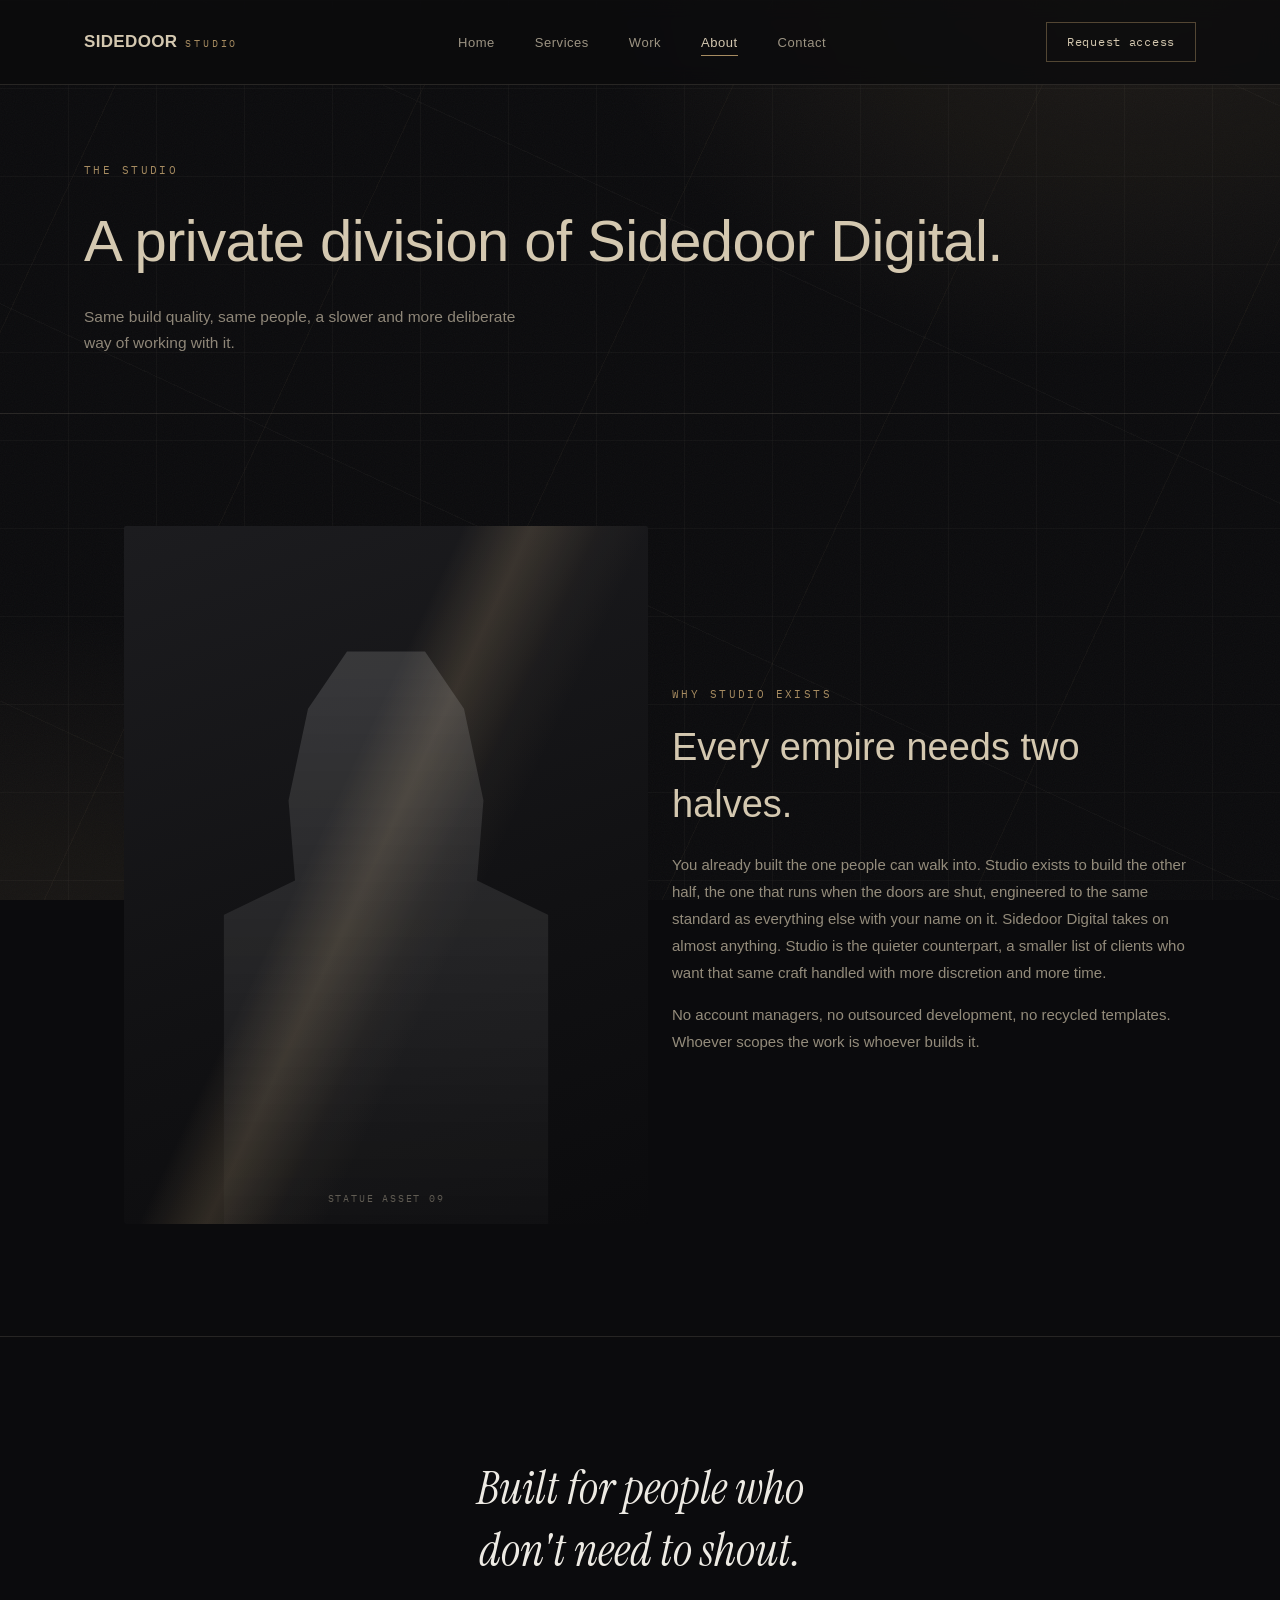
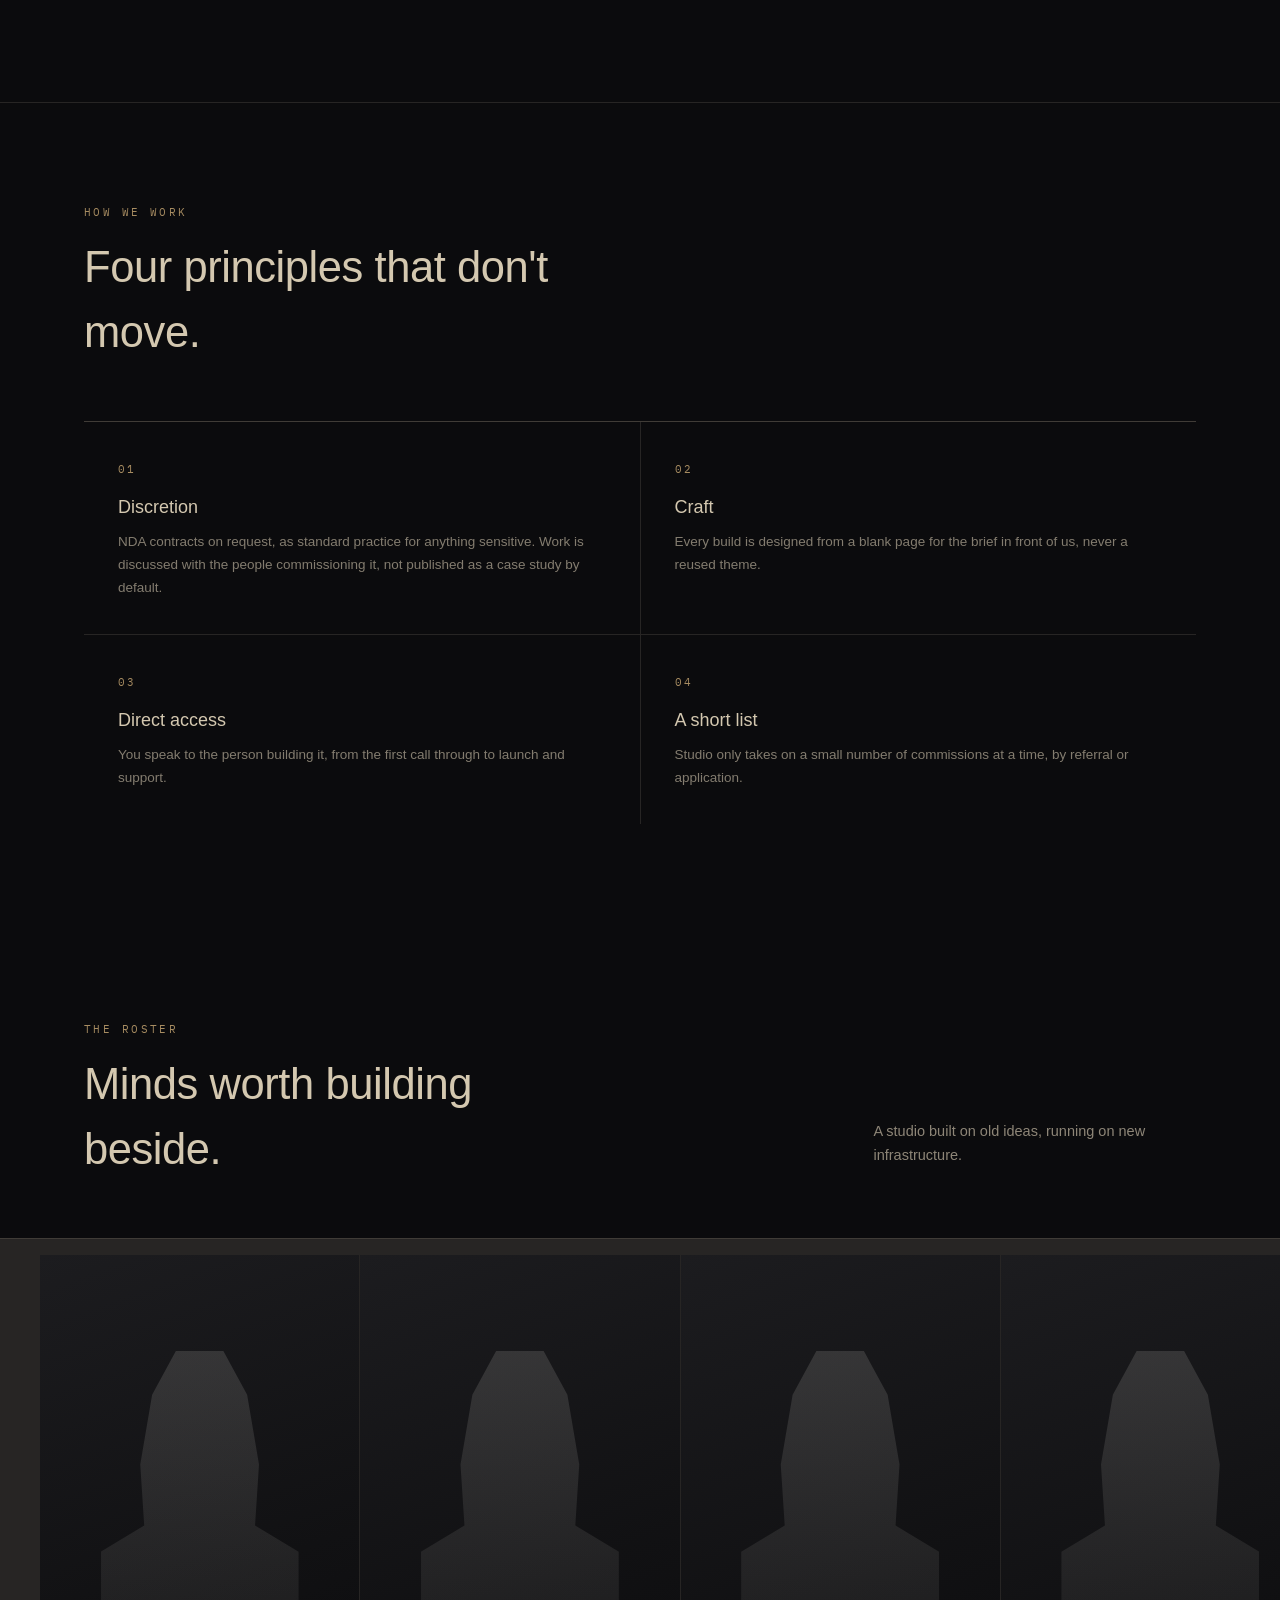
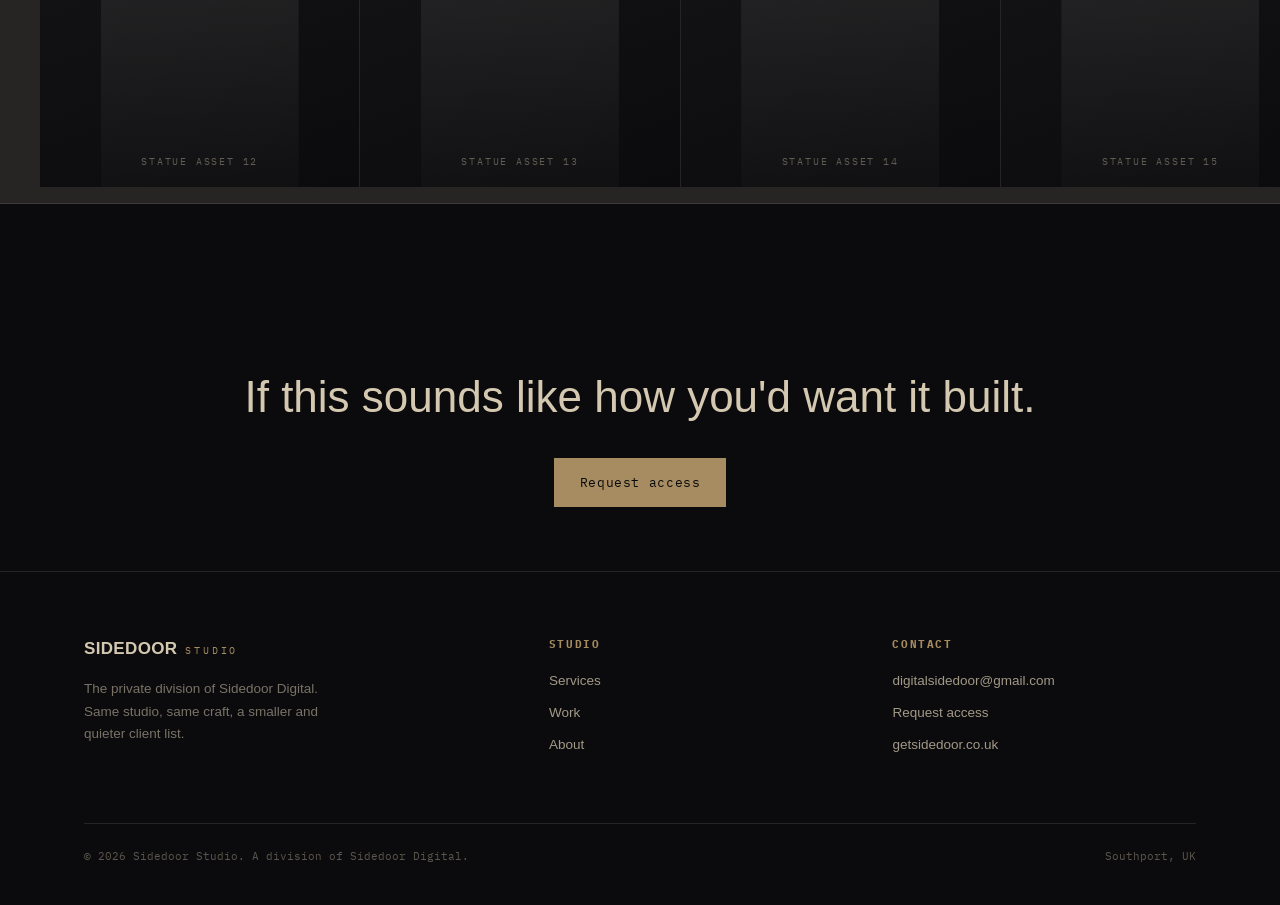
==== about.html @ d99b7ff4 "ahsh" ====
<!DOCTYPE html>
<html lang="en">
<head>
<meta charset="UTF-8">
<meta name="viewport" content="width=device-width, initial-scale=1.0">
<title>About — Sidedoor Studio</title>
<meta name="description" content="Sidedoor Studio is the private division of Sidedoor Digital, built for a smaller and quieter client list.">
<link rel="stylesheet" href="css/style.css">
</head>
<body>

<nav class="nav">
  <div class="wrap">
    <a href="index.html" class="nav-mark">SIDEDOOR <small>STUDIO</small></a>
    <ul class="nav-links">
      <li><a href="index.html">Home</a></li>
      <li><a href="services.html">Services</a></li>
      <li><a href="work.html">Work</a></li>
      <li><a href="about.html">About</a></li>
      <li><a href="contact.html">Contact</a></li>
    </ul>
    <a href="contact.html" class="nav-cta">Request access</a>
    <button class="nav-toggle" aria-label="Open menu">☰</button>
  </div>
</nav>

<div class="mobile-menu">
  <div class="mobile-menu-top">
    <span class="nav-mark">SIDEDOOR <small>STUDIO</small></span>
    <button class="nav-toggle" aria-label="Close menu">✕</button>
  </div>
  <ul>
    <li><a href="index.html">Home</a></li>
    <li><a href="services.html">Services</a></li>
    <li><a href="work.html">Work</a></li>
    <li><a href="about.html">About</a></li>
    <li><a href="contact.html">Contact</a></li>
  </ul>
</div>

<header class="page-hero">
  <div class="wrap reveal in">
    <span class="eyebrow">The studio</span>
    <h1>A private division of Sidedoor Digital.</h1>
    <p>Same build quality, same people, a slower and more deliberate way of working with it.</p>
  </div>
</header>

<section>
  <div class="wrap about-lead reveal">
    <div>
      <figure class="bust-fig" data-mode="scroll" data-img-loaded="false">
        <div class="bust-ring"></div>
        <div class="bust-layer">
          <div class="bust-silhouette"></div>
          <img class="bust-img" src="assets/statues/philosopher-09.png" alt="">
          <div class="bust-circuit-overlay"></div>
          <span class="bust-placeholder-mark">Statue asset 09</span>
        </div>
      </figure>
    </div>
    <div>
      <span class="eyebrow">Why Studio exists</span>
      <h2 style="font-family:var(--display); font-weight:500; font-size:clamp(26px,3.2vw,38px); margin:14px 0 18px;">Every empire needs two halves.</h2>
      <p style="color:rgba(212,200,176,0.68); line-height:1.8; font-size:15px;">You already built the one people can walk into. Studio exists to build the other half, the one that runs when the doors are shut, engineered to the same standard as everything else with your name on it. Sidedoor Digital takes on almost anything. Studio is the quieter counterpart, a smaller list of clients who want that same craft handled with more discretion and more time.</p>
      <p style="color:rgba(212,200,176,0.68); line-height:1.8; font-size:15px;">No account managers, no outsourced development, no recycled templates. Whoever scopes the work is whoever builds it.</p>
    </div>
  </div>
</section>

<section class="manifesto">
  <div class="wrap">
    <p class="reveal">Built for people who<br>don't need to shout.</p>
  </div>
</section>

<section>
  <div class="wrap">
    <div class="section-head reveal">
      <div>
        <span class="eyebrow">How we work</span>
        <h2>Four principles that don't move.</h2>
      </div>
    </div>
    <div class="principles reveal">
      <div class="principle">
        <span class="eyebrow">01</span>
        <h3>Discretion</h3>
        <p>NDA contracts on request, as standard practice for anything sensitive. Work is discussed with the people commissioning it, not published as a case study by default.</p>
      </div>
      <div class="principle">
        <span class="eyebrow">02</span>
        <h3>Craft</h3>
        <p>Every build is designed from a blank page for the brief in front of us, never a reused theme.</p>
      </div>
      <div class="principle">
        <span class="eyebrow">03</span>
        <h3>Direct access</h3>
        <p>You speak to the person building it, from the first call through to launch and support.</p>
      </div>
      <div class="principle">
        <span class="eyebrow">04</span>
        <h3>A short list</h3>
        <p>Studio only takes on a small number of commissions at a time, by referral or application.</p>
      </div>
    </div>
  </div>
</section>

<section>
  <div class="wrap">
    <div class="section-head reveal">
      <div>
        <span class="eyebrow">The roster</span>
        <h2>Minds worth building beside.</h2>
      </div>
      <p>A studio built on old ideas, running on new infrastructure.</p>
    </div>
  </div>
  <div class="statue-strip reveal">
    <figure class="bust-fig" data-mode="scroll" data-img-loaded="false">
      <div class="bust-layer">
        <div class="bust-silhouette"></div>
        <img class="bust-img" src="assets/statues/philosopher-12.png" alt="">
        <div class="bust-circuit-overlay"></div>
        <span class="bust-placeholder-mark">Statue asset 12</span>
      </div>
    </figure>
    <figure class="bust-fig" data-mode="scroll" data-img-loaded="false">
      <div class="bust-layer">
        <div class="bust-silhouette"></div>
        <img class="bust-img" src="assets/statues/philosopher-13.png" alt="">
        <div class="bust-circuit-overlay"></div>
        <span class="bust-placeholder-mark">Statue asset 13</span>
      </div>
    </figure>
    <figure class="bust-fig" data-mode="scroll" data-img-loaded="false">
      <div class="bust-layer">
        <div class="bust-silhouette"></div>
        <img class="bust-img" src="assets/statues/philosopher-14.png" alt="">
        <div class="bust-circuit-overlay"></div>
        <span class="bust-placeholder-mark">Statue asset 14</span>
      </div>
    </figure>
    <figure class="bust-fig" data-mode="scroll" data-img-loaded="false">
      <div class="bust-layer">
        <div class="bust-silhouette"></div>
        <img class="bust-img" src="assets/statues/philosopher-15.png" alt="">
        <div class="bust-circuit-overlay"></div>
        <span class="bust-placeholder-mark">Statue asset 15</span>
      </div>
    </figure>
  </div>
</section>

<section class="tight">
  <div class="wrap" style="text-align:center;">
    <h2 class="reveal" style="font-family:var(--display); font-weight:500; font-size:clamp(28px,4vw,44px); margin:0 0 28px;">If this sounds like how you'd want it built.</h2>
    <a href="contact.html" class="btn btn-primary reveal">Request access</a>
  </div>
</section>

<footer>
  <div class="wrap">
    <div class="footer-grid">
      <div class="footer-brand">
        <span class="nav-mark">SIDEDOOR <small>STUDIO</small></span>
        <p>The private division of Sidedoor Digital. Same studio, same craft, a smaller and quieter client list.</p>
      </div>
      <div class="footer-col">
        <h4>Studio</h4>
        <a href="services.html">Services</a>
        <a href="work.html">Work</a>
        <a href="about.html">About</a>
      </div>
      <div class="footer-col">
        <h4>Contact</h4>
        <a href="mailto:digitalsidedoor@gmail.com">digitalsidedoor@gmail.com</a>
        <a href="contact.html">Request access</a>
        <a href="https://getsidedoor.co.uk">getsidedoor.co.uk</a>
      </div>
    </div>
    <div class="footer-bottom">
      <span>© 2026 Sidedoor Studio. A division of Sidedoor Digital.</span>
      <span>Southport, UK</span>
    </div>
  </div>
</footer>

<script src="js/main.js"></script>
</body>
</html>
---- css/style.css ----
/* ==========================================================================
   SIDEDOOR STUDIO — design system
   Palette: ink / panel / panel-2 / bone / brass / marble
   Type: General Sans (display), Instrument Serif (accent), IBM Plex Mono (utility)
   ========================================================================== */

@import url('https://api.fontshare.com/v2/css?f[]=general-sans@400,500,600,700&display=swap');
@import url('https://fonts.googleapis.com/css2?family=Instrument+Serif:ital@0;1&family=IBM+Plex+Mono:wght@400;500&display=swap');

:root{
  --ink: #0B0B0D;
  --panel: #111113;
  --panel-2: #1C1C1F;
  --bone: #D4C8B0;
  --brass: #A78C61;
  --brass-bright: #C9AD7F;
  --marble: #EDEAE3;
  --line: rgba(212,200,176,0.14);
  --line-bright: rgba(167,140,97,0.45);

  --display: 'General Sans', 'Helvetica Neue', Arial, sans-serif;
  --serif: 'Instrument Serif', Georgia, serif;
  --mono: 'IBM Plex Mono', ui-monospace, monospace;

  --container: 1240px;
  --gutter: clamp(24px, 5vw, 72px);

  --ease: cubic-bezier(0.16, 1, 0.3, 1);
}

*, *::before, *::after{ box-sizing: border-box; }
html{ scroll-behavior: smooth; }
@media (prefers-reduced-motion: reduce){
  html{ scroll-behavior: auto; }
  *, *::before, *::after{ animation-duration: 0.001ms !important; animation-iteration-count: 1 !important; transition-duration: 0.001ms !important; }
}

body{
  margin: 0;
  background: var(--ink);
  color: var(--bone);
  font-family: var(--display);
  font-size: 16px;
  line-height: 1.5;
  -webkit-font-smoothing: antialiased;
  overflow-x: hidden;
  position: relative;
}

/* ---------- Global background: drafting grid + circuit trace + brass vignette + grain ----------
   Fixed behind all content on every page. Kept low opacity on purpose so it reads as
   texture, not decoration, and never competes with the statue figures or copy. */
body::before{
  content: '';
  position: fixed;
  inset: 0;
  z-index: -2;
  pointer-events: none;
  background-color: var(--ink);
  background-image:
    linear-gradient(rgba(212,200,176,0.035) 1px, transparent 1px),
    linear-gradient(90deg, rgba(212,200,176,0.035) 1px, transparent 1px);
  background-size: 88px 88px;
  background-position: center top;
}

body::after{
  content: '';
  position: fixed;
  inset: 0;
  z-index: -1;
  pointer-events: none;
  background-image:
    radial-gradient(ellipse 900px 700px at 88% -6%, rgba(167,140,97,0.14), transparent 60%),
    radial-gradient(ellipse 800px 600px at 4% 108%, rgba(167,140,97,0.10), transparent 60%),
    repeating-linear-gradient(115deg, transparent 0 140px, rgba(167,140,97,0.05) 140px 141px, transparent 141px 280px),
    repeating-linear-gradient(25deg, transparent 0 180px, rgba(212,200,176,0.03) 180px 181px, transparent 181px 360px),
    url("data:image/svg+xml,%3Csvg xmlns='http://www.w3.org/2000/svg' width='140' height='140'%3E%3Cfilter id='n'%3E%3CfeTurbulence type='fractalNoise' baseFrequency='0.9' numOctaves='2' stitchTiles='stitch'/%3E%3C/filter%3E%3Crect width='100%25' height='100%25' filter='url(%23n)' opacity='0.035'/%3E%3C/svg%3E");
}

@media (max-width: 700px){
  body::before{ background-size: 56px 56px; }
}

img{ max-width: 100%; display: block; }
a{ color: inherit; text-decoration: none; }
button{ font-family: inherit; cursor: pointer; }

::selection{ background: var(--brass); color: var(--ink); }

:focus-visible{
  outline: 1px solid var(--brass-bright);
  outline-offset: 4px;
}

.wrap{
  max-width: var(--container);
  margin: 0 auto;
  padding-left: var(--gutter);
  padding-right: var(--gutter);
}

.eyebrow{
  font-family: var(--mono);
  font-size: 11px;
  letter-spacing: 0.22em;
  text-transform: uppercase;
  color: var(--brass);
}

.hr{
  height: 1px;
  background: var(--line);
  border: none;
  margin: 0;
}

/* ---------- Nav ---------- */
.nav{
  position: sticky;
  top: 0;
  z-index: 50;
  background: rgba(11,11,13,0.82);
  backdrop-filter: blur(10px);
  border-bottom: 1px solid var(--line);
}
.nav .wrap{
  display: flex;
  align-items: center;
  justify-content: space-between;
  height: 84px;
}
.nav-mark{
  font-family: var(--display);
  font-weight: 600;
  font-size: 17px;
  letter-spacing: 0.02em;
  display: flex;
  align-items: baseline;
  gap: 8px;
}
.nav-mark small{
  font-family: var(--mono);
  font-size: 10px;
  letter-spacing: 0.28em;
  color: var(--brass);
  font-weight: 400;
}
.nav-links{
  display: flex;
  gap: 40px;
  list-style: none;
  margin: 0;
  padding: 0;
}
.nav-links a{
  font-size: 13px;
  letter-spacing: 0.04em;
  color: var(--bone);
  opacity: 0.72;
  transition: opacity 0.25s var(--ease);
  position: relative;
}
.nav-links a:hover, .nav-links a.active{ opacity: 1; }
.nav-links a.active::after{
  content:'';
  position: absolute;
  left: 0; right: 0; bottom: -6px;
  height: 1px;
  background: var(--brass);
}
.nav-cta{
  border: 1px solid var(--line-bright);
  padding: 10px 20px;
  font-size: 12px;
  letter-spacing: 0.06em;
  font-family: var(--mono);
  color: var(--bone);
  transition: all 0.3s var(--ease);
  white-space: nowrap;
}
.nav-cta:hover{ background: var(--brass); border-color: var(--brass); color: var(--ink); }
.nav-toggle{ display: none; background: none; border: 0; color: var(--bone); }

@media (max-width: 860px){
  .nav-links{ display: none; }
  .nav-toggle{ display: block; }
}

/* ---------- Hero ---------- */
.hero{
  position: relative;
  padding: 110px 0 90px;
  overflow: hidden;
}
.hero-grid{
  display: grid;
  grid-template-columns: 1.1fr 0.9fr;
  gap: var(--gutter);
  align-items: center;
}
.hero h1{
  font-family: var(--display);
  font-weight: 500;
  font-size: clamp(40px, 5.4vw, 76px);
  line-height: 1.04;
  letter-spacing: -0.01em;
  margin: 18px 0 0;
}
.hero h1 em{
  font-family: var(--serif);
  font-style: italic;
  font-weight: 400;
  color: var(--brass-bright);
}
.hero p.lede{
  font-size: 17px;
  line-height: 1.7;
  color: rgba(212,200,176,0.72);
  max-width: 46ch;
  margin: 26px 0 36px;
}
.hero-ctas{ display: flex; gap: 16px; flex-wrap: wrap; }

.btn{
  display: inline-flex;
  align-items: center;
  gap: 10px;
  padding: 15px 26px;
  font-family: var(--mono);
  font-size: 12.5px;
  letter-spacing: 0.05em;
  transition: all 0.3s var(--ease);
}
.btn-primary{ background: var(--brass); color: var(--ink); }
.btn-primary:hover{ background: var(--brass-bright); transform: translateY(-1px); }
.btn-ghost{ border: 1px solid var(--line-bright); color: var(--bone); }
.btn-ghost:hover{ border-color: var(--brass-bright); color: var(--brass-bright); }

/* ---------- Statue placeholder / real image ---------- */
/* Each .bust-fig now points at a real file path under assets/statues/.
   Drag a correctly named PNG into that folder and it appears automatically,
   no HTML editing needed. Until a file exists at that path, the gradient
   placeholder below shows instead. JS in main.js toggles data-img-loaded.
   data-mode="scroll"  -> marble-to-circuit crossfade driven by scroll position
   data-mode="case"    -> clickable, links to a work case study */
.bust-fig{
  position: relative;
  aspect-ratio: 3 / 4;
  width: 100%;
  border-radius: 2px;
  overflow: hidden;
}
.bust-fig .bust-layer{
  position: absolute; inset: 0;
  background: linear-gradient(160deg, #1C1C1F 0%, #111113 60%, #0B0B0D 100%);
  display: flex; align-items: flex-end; justify-content: center;
}
.bust-fig .bust-img{
  position: absolute; inset: 0;
  width: 100%; height: 100%;
  object-fit: contain;
  object-position: center bottom;
  opacity: 0;
  transition: opacity 0.6s var(--ease);
}
.bust-fig[data-img-loaded="true"] .bust-img{ opacity: 1; }
.bust-fig[data-img-loaded="true"] .bust-silhouette,
.bust-fig[data-img-loaded="true"] .bust-placeholder-mark{ display: none; }
.bust-fig .bust-placeholder-mark{
  font-family: var(--mono);
  font-size: 10px;
  letter-spacing: 0.18em;
  color: rgba(212,200,176,0.4);
  text-transform: uppercase;
  padding: 18px;
  text-align: center;
}
.bust-fig .bust-silhouette{
  position: absolute;
  left: 50%; bottom: 0;
  transform: translateX(-50%);
  width: 62%;
  height: 82%;
  background: linear-gradient(180deg, rgba(237,234,227,0.14), rgba(237,234,227,0.02));
  clip-path: polygon(38% 0%, 62% 0%, 74% 10%, 80% 26%, 78% 40%, 100% 46%, 100% 100%, 0% 100%, 0% 46%, 22% 40%, 20% 26%, 26% 10%);
  transition: filter 0.6s var(--ease);
}
.bust-fig .bust-circuit-overlay{
  position: absolute; inset: 0;
  background: linear-gradient(115deg, transparent 40%, rgba(167,140,97,0.22) 48%, rgba(167,140,97,0.05) 56%, transparent 62%);
  mix-blend-mode: screen;
  opacity: 0;
  transition: opacity 0.6s var(--ease);
}
.bust-fig[data-revealed="true"] .bust-circuit-overlay{ opacity: 1; }
.bust-fig[data-revealed="true"] .bust-silhouette{ filter: brightness(1.25); }

.bust-fig[data-mode="case"]{ cursor: pointer; }
.bust-fig[data-mode="case"] .bust-tag{
  position: absolute;
  left: 14px; bottom: 14px;
  font-family: var(--mono);
  font-size: 10px;
  letter-spacing: 0.12em;
  text-transform: uppercase;
  color: var(--bone);
  display: flex;
  align-items: center;
  gap: 8px;
  opacity: 0;
  transform: translateY(6px);
  transition: all 0.35s var(--ease);
}
.bust-fig[data-mode="case"]:hover .bust-tag{ opacity: 1; transform: translateY(0); }
.bust-fig[data-mode="case"]:hover .bust-silhouette{ filter: brightness(1.3); }
.bust-fig[data-mode="case"] .bust-ring{
  position: absolute; inset: 0;
  border: 1px solid transparent;
  transition: border-color 0.35s var(--ease);
}
.bust-fig[data-mode="case"]:hover .bust-ring{ border-color: var(--line-bright); }

/* ---------- Ambient statue gallery strip ---------- */
.statue-strip{
  display: grid;
  grid-template-columns: repeat(4, 1fr);
  gap: 1px;
  background: var(--line);
  border-top: 1px solid var(--line);
  border-bottom: 1px solid var(--line);
}
.statue-strip .bust-fig{ aspect-ratio: 3/5; border-radius: 0; background: var(--ink); }
@media (max-width: 860px){ .statue-strip{ grid-template-columns: repeat(2,1fr); } }

/* ---------- Sections ---------- */
section{ padding: 96px 0; }
section.tight{ padding: 64px 0; }
.section-head{
  display: flex;
  justify-content: space-between;
  align-items: flex-end;
  gap: 24px;
  margin-bottom: 56px;
  flex-wrap: wrap;
}
.section-head h2{
  font-family: var(--display);
  font-weight: 500;
  font-size: clamp(28px, 3.4vw, 44px);
  letter-spacing: -0.01em;
  margin: 12px 0 0;
  max-width: 20ch;
}
.section-head p{
  max-width: 40ch;
  color: rgba(212,200,176,0.65);
  font-size: 14.5px;
  line-height: 1.7;
}

/* ---------- Services grid ---------- */
.services-grid{
  display: grid;
  grid-template-columns: repeat(3, 1fr);
  border-top: 1px solid var(--line);
  border-left: 1px solid var(--line);
}
.service-card{
  border-right: 1px solid var(--line);
  border-bottom: 1px solid var(--line);
  padding: 40px 34px;
  transition: background 0.4s var(--ease);
}
.service-card:hover{ background: rgba(167,140,97,0.05); }
.service-card .num{
  font-family: var(--mono);
  font-size: 11px;
  color: var(--brass);
  letter-spacing: 0.1em;
}
.service-card h3{
  font-family: var(--display);
  font-weight: 500;
  font-size: 20px;
  margin: 20px 0 12px;
}
.service-card p{
  font-size: 13.5px;
  line-height: 1.7;
  color: rgba(212,200,176,0.62);
  margin: 0;
}
@media (max-width: 900px){ .services-grid{ grid-template-columns: repeat(2,1fr); } }
@media (max-width: 620px){ .services-grid{ grid-template-columns: 1fr; } }

/* ---------- Work grid ---------- */
.work-grid{
  display: grid;
  grid-template-columns: repeat(3, 1fr);
  gap: 2px;
  background: var(--line);
}
.work-card{
  background: var(--ink);
  padding: 0;
}
.work-card .bust-fig{ aspect-ratio: 4/5; }
.work-meta{ padding: 22px 22px 28px; }
.work-meta .eyebrow{ display: block; margin-bottom: 8px; }
.work-meta h3{ font-family: var(--display); font-weight: 500; font-size: 19px; margin: 0 0 8px; }
.work-meta p{ font-size: 13px; color: rgba(212,200,176,0.6); margin: 0; }
@media (max-width: 900px){ .work-grid{ grid-template-columns: repeat(2,1fr); } }
@media (max-width: 620px){ .work-grid{ grid-template-columns: 1fr; } }

/* ---------- Quote / manifesto ---------- */
.manifesto{
  text-align: center;
  padding: 120px 0;
  border-top: 1px solid var(--line);
  border-bottom: 1px solid var(--line);
}
.manifesto p{
  font-family: var(--serif);
  font-style: italic;
  font-size: clamp(26px, 4vw, 46px);
  line-height: 1.35;
  max-width: 18ch;
  margin: 0 auto;
  color: var(--marble);
}

/* ---------- Stats strip ---------- */
.stats{
  display: grid;
  grid-template-columns: repeat(4, 1fr);
  border-top: 1px solid var(--line);
  border-bottom: 1px solid var(--line);
}
.stat{
  padding: 36px 30px;
  border-right: 1px solid var(--line);
}
.stat:last-child{ border-right: none; }
.stat .n{ font-family: var(--display); font-size: 34px; font-weight: 500; color: var(--marble); }
.stat .l{ font-family: var(--mono); font-size: 10.5px; letter-spacing: 0.1em; text-transform: uppercase; color: var(--brass); margin-top: 8px; }
@media (max-width: 760px){ .stats{ grid-template-columns: repeat(2,1fr); } .stat:nth-child(2){ border-right:none; } }

/* ---------- Footer ---------- */
footer{
  border-top: 1px solid var(--line);
  padding: 64px 0 40px;
}
.footer-grid{
  display: grid;
  grid-template-columns: 1.4fr 1fr 1fr;
  gap: 40px;
  margin-bottom: 56px;
}
.footer-brand .nav-mark{ margin-bottom: 16px; }
.footer-brand p{ font-size: 13.5px; color: rgba(212,200,176,0.55); max-width: 34ch; line-height: 1.7; }
.footer-col h4{ font-family: var(--mono); font-size: 11px; letter-spacing: 0.14em; text-transform: uppercase; color: var(--brass); margin: 0 0 18px; }
.footer-col a{ display: block; font-size: 13.5px; color: rgba(212,200,176,0.75); margin-bottom: 12px; transition: color 0.25s var(--ease); }
.footer-col a:hover{ color: var(--brass-bright); }
.footer-bottom{
  display: flex; justify-content: space-between; align-items: center;
  padding-top: 24px; border-top: 1px solid var(--line);
  font-family: var(--mono); font-size: 11px; color: rgba(212,200,176,0.4);
  flex-wrap: wrap; gap: 12px;
}
@media (max-width: 760px){ .footer-grid{ grid-template-columns: 1fr; } }

/* ---------- Page hero (inner pages) ---------- */
.page-hero{ padding: 72px 0 56px; border-bottom: 1px solid var(--line); }
.page-hero h1{ font-family: var(--display); font-weight: 500; font-size: clamp(34px, 4.6vw, 58px); margin: 16px 0 0; letter-spacing: -0.01em; }
.page-hero p{ max-width: 52ch; color: rgba(212,200,176,0.65); font-size: 15.5px; line-height: 1.7; margin: 20px 0 0; }

/* ---------- Contact ---------- */
.contact-grid{ display: grid; grid-template-columns: 1fr 1fr; gap: 72px; align-items: start; }
.field{ margin-bottom: 26px; }
.field label{ display: block; font-family: var(--mono); font-size: 11px; letter-spacing: 0.1em; text-transform: uppercase; color: var(--brass); margin-bottom: 10px; }
.field input, .field textarea, .field select{
  width: 100%;
  background: transparent;
  border: none;
  border-bottom: 1px solid var(--line-bright);
  color: var(--bone);
  font-family: var(--display);
  font-size: 15px;
  padding: 10px 0;
}
.field select option{ background: var(--panel); }
.field input:focus, .field textarea:focus, .field select:focus{ outline: none; border-color: var(--brass-bright); }
.field textarea{ resize: vertical; min-height: 100px; }
.contact-side .item{ padding: 22px 0; border-bottom: 1px solid var(--line); }
.contact-side .item h4{ font-family: var(--mono); font-size: 11px; letter-spacing: 0.1em; text-transform: uppercase; color: var(--brass); margin: 0 0 10px; }
.contact-side .item p, .contact-side .item a{ font-size: 15px; color: var(--bone); }

/* ---------- About ---------- */
.about-lead{ display:grid; grid-template-columns: 1fr 1fr; gap: var(--gutter); align-items:center; }
.principles{ display:grid; grid-template-columns: repeat(2,1fr); gap: 1px; background: var(--line); border-top:1px solid var(--line); }
.principle{ background: var(--ink); padding: 34px; }
.principle h3{ font-family: var(--display); font-weight:500; font-size:18px; margin:14px 0 10px; }
.principle p{ font-size:13.5px; color: rgba(212,200,176,0.6); line-height:1.7; margin:0; }
@media (max-width: 860px){ .about-lead, .contact-grid{ grid-template-columns: 1fr; } .principles{ grid-template-columns:1fr; } }

/* ---------- Scroll reveal utility ---------- */
.reveal{ opacity: 0; transform: translateY(24px); transition: opacity 0.8s var(--ease), transform 0.8s var(--ease); }
.reveal.in{ opacity: 1; transform: translateY(0); }

/* ---------- Mobile menu ---------- */
.mobile-menu{
  position: fixed; inset: 0;
  background: var(--ink);
  z-index: 60;
  display: none;
  flex-direction: column;
  padding: var(--gutter);
}
.mobile-menu.open{ display: flex; }
.mobile-menu-top{ display:flex; justify-content:space-between; align-items:center; height: 84px; }
.mobile-menu ul{ list-style:none; padding:0; margin: 40px 0 0; display:flex; flex-direction:column; gap: 26px; }
.mobile-menu a{ font-family: var(--display); font-size: 30px; font-weight:500; }
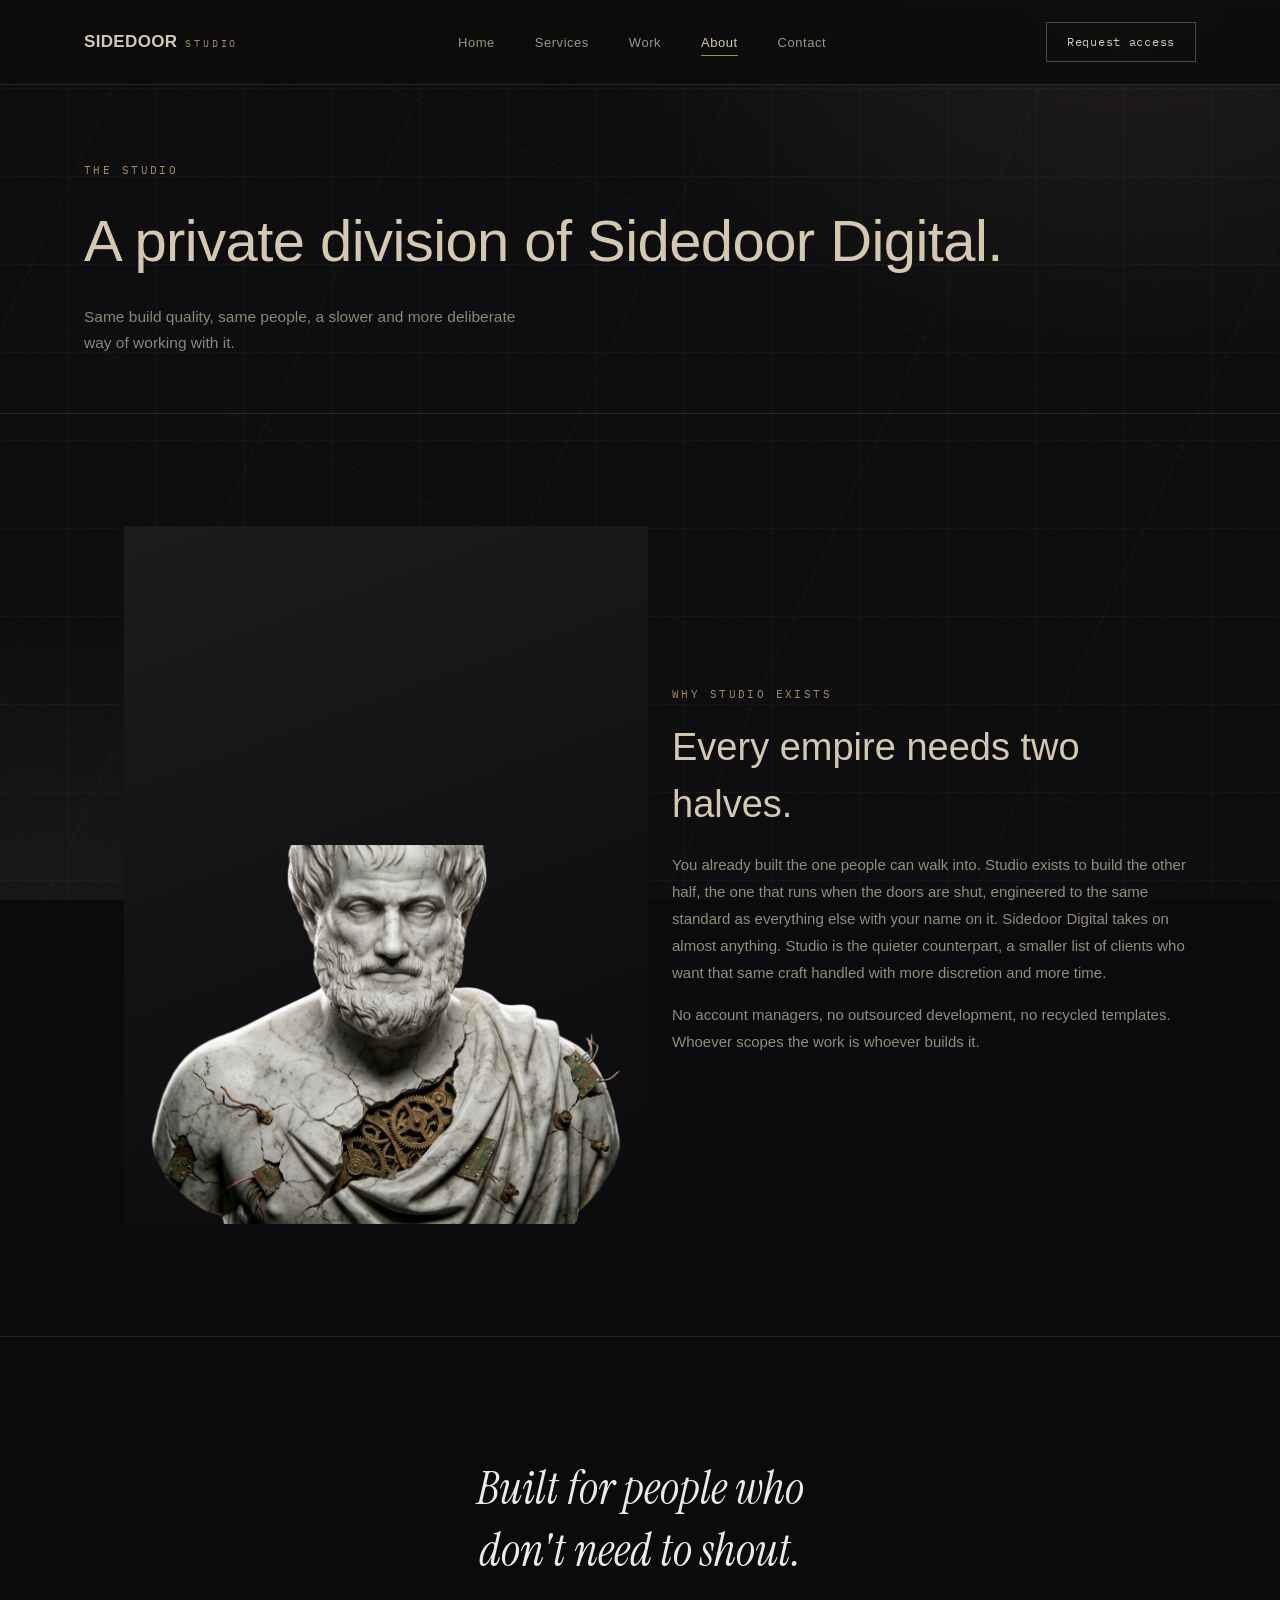
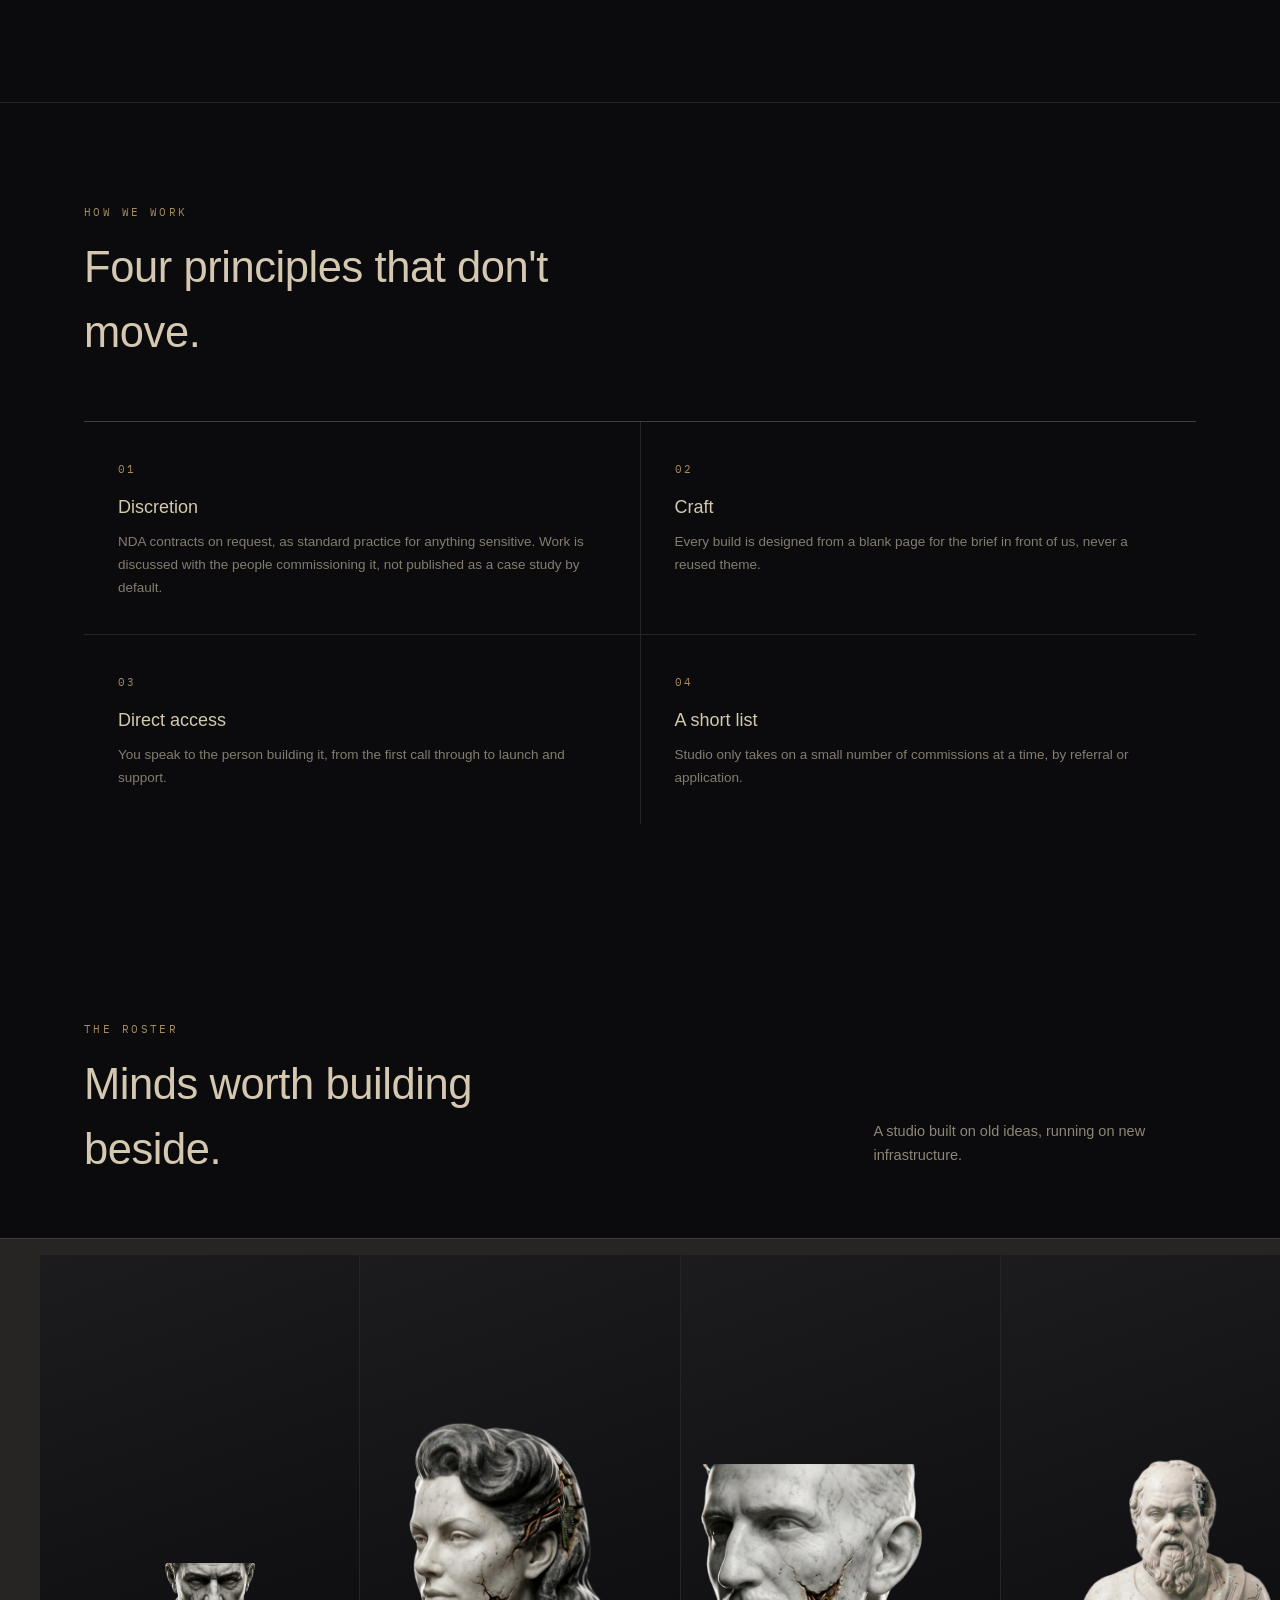
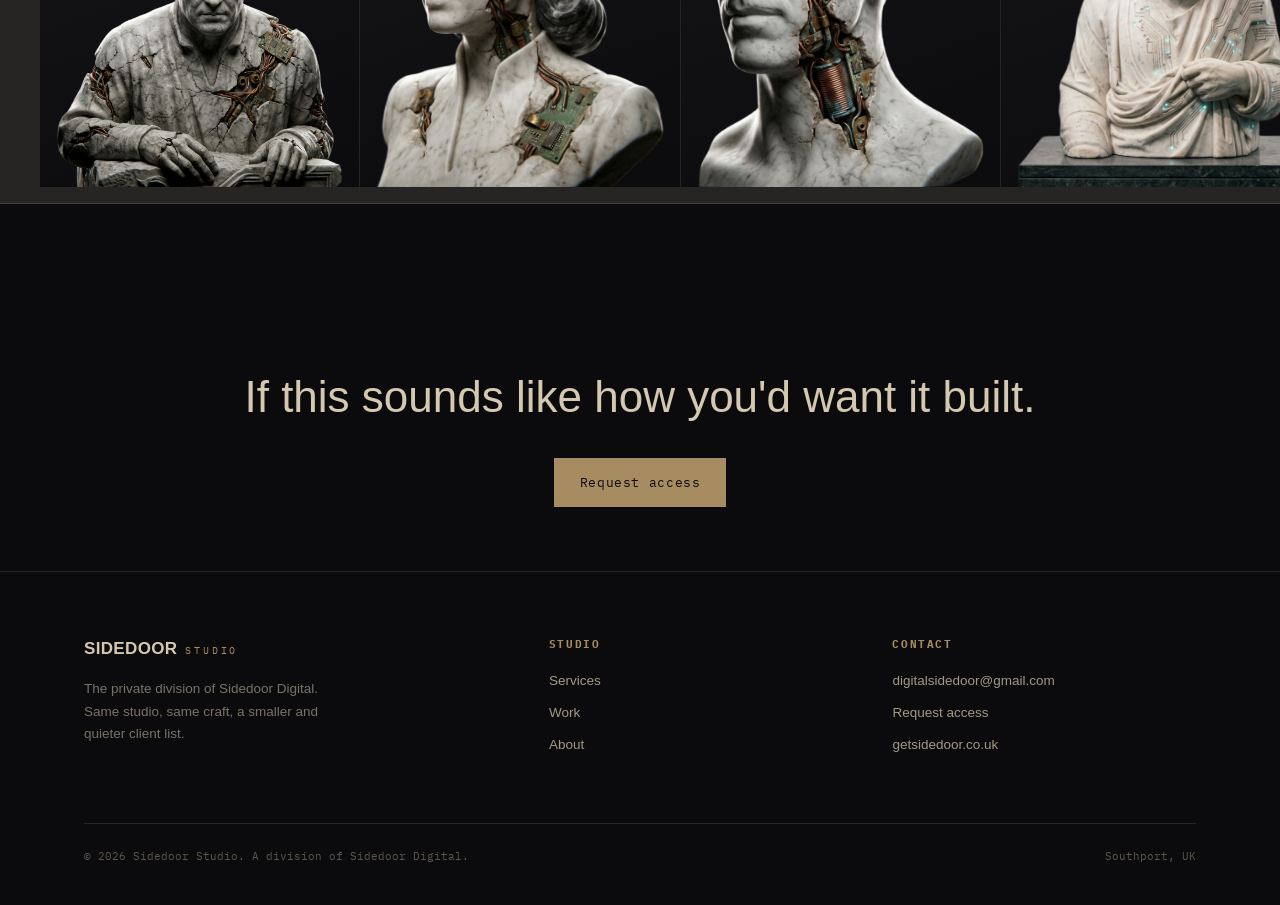
==== commit dad717e6: "asd" ====
--- a/about.html
+++ b/about.html
@@ -5,6 +5,28 @@
 <meta name="viewport" content="width=device-width, initial-scale=1.0">
 <title>About — Sidedoor Studio</title>
 <meta name="description" content="Sidedoor Studio is the private division of Sidedoor Digital, built for a smaller and quieter client list.">
+<link rel="canonical" href="https://studio.getsidedoor.co.uk/about.html">
+
+<link rel="icon" type="image/x-icon" href="assets/favicon.ico">
+<link rel="icon" type="image/svg+xml" href="assets/favicon.svg">
+<link rel="apple-touch-icon" sizes="180x180" href="assets/apple-touch-icon.png">
+<link rel="manifest" href="assets/site.webmanifest">
+<meta name="theme-color" content="#0B0B0D">
+
+<meta property="og:type" content="website">
+<meta property="og:site_name" content="Sidedoor Studio">
+<meta property="og:title" content="About — Sidedoor Studio">
+<meta property="og:description" content="Sidedoor Studio is the private division of Sidedoor Digital, built for a smaller and quieter client list.">
+<meta property="og:url" content="https://studio.getsidedoor.co.uk/about.html">
+<meta property="og:image" content="https://studio.getsidedoor.co.uk/assets/statues/philosopher-09.png">
+<meta property="og:image:width" content="1200">
+<meta property="og:image:height" content="630">
+
+<meta name="twitter:card" content="summary_large_image">
+<meta name="twitter:title" content="About — Sidedoor Studio">
+<meta name="twitter:description" content="Sidedoor Studio is the private division of Sidedoor Digital, built for a smaller and quieter client list.">
+<meta name="twitter:image" content="https://studio.getsidedoor.co.uk/assets/statues/philosopher-09.png">
+
 <link rel="stylesheet" href="css/style.css">
 </head>
 <body>
@@ -53,7 +75,7 @@
         <div class="bust-ring"></div>
         <div class="bust-layer">
           <div class="bust-silhouette"></div>
-          <img class="bust-img" src="assets/statues/philosopher-09.png" alt="">
+          <img class="bust-img" src="assets/statues/philosopher-09.png" alt="Marble bust fractured to reveal brass circuitry, illustrating the philosophy behind Sidedoor Studio">
           <div class="bust-circuit-overlay"></div>
           <span class="bust-placeholder-mark">Statue asset 09</span>
         </div>
@@ -121,7 +143,7 @@
     <figure class="bust-fig" data-mode="scroll" data-img-loaded="false">
       <div class="bust-layer">
         <div class="bust-silhouette"></div>
-        <img class="bust-img" src="assets/statues/philosopher-12.png" alt="">
+        <img class="bust-img" src="assets/statues/philosopher-12.png" alt="Marble bust with brass circuitry, roster gallery figure 1 of 4">
         <div class="bust-circuit-overlay"></div>
         <span class="bust-placeholder-mark">Statue asset 12</span>
       </div>
@@ -129,7 +151,7 @@
     <figure class="bust-fig" data-mode="scroll" data-img-loaded="false">
       <div class="bust-layer">
         <div class="bust-silhouette"></div>
-        <img class="bust-img" src="assets/statues/philosopher-13.png" alt="">
+        <img class="bust-img" src="assets/statues/philosopher-13.png" alt="Marble bust with brass circuitry, roster gallery figure 2 of 4">
         <div class="bust-circuit-overlay"></div>
         <span class="bust-placeholder-mark">Statue asset 13</span>
       </div>
@@ -137,7 +159,7 @@
     <figure class="bust-fig" data-mode="scroll" data-img-loaded="false">
       <div class="bust-layer">
         <div class="bust-silhouette"></div>
-        <img class="bust-img" src="assets/statues/philosopher-14.png" alt="">
+        <img class="bust-img" src="assets/statues/philosopher-14.png" alt="Marble bust with brass circuitry, roster gallery figure 3 of 4">
         <div class="bust-circuit-overlay"></div>
         <span class="bust-placeholder-mark">Statue asset 14</span>
       </div>
@@ -145,7 +167,7 @@
     <figure class="bust-fig" data-mode="scroll" data-img-loaded="false">
       <div class="bust-layer">
         <div class="bust-silhouette"></div>
-        <img class="bust-img" src="assets/statues/philosopher-15.png" alt="">
+        <img class="bust-img" src="assets/statues/philosopher-15.png" alt="Marble bust with brass circuitry, roster gallery figure 4 of 4">
         <div class="bust-circuit-overlay"></div>
         <span class="bust-placeholder-mark">Statue asset 15</span>
       </div>
